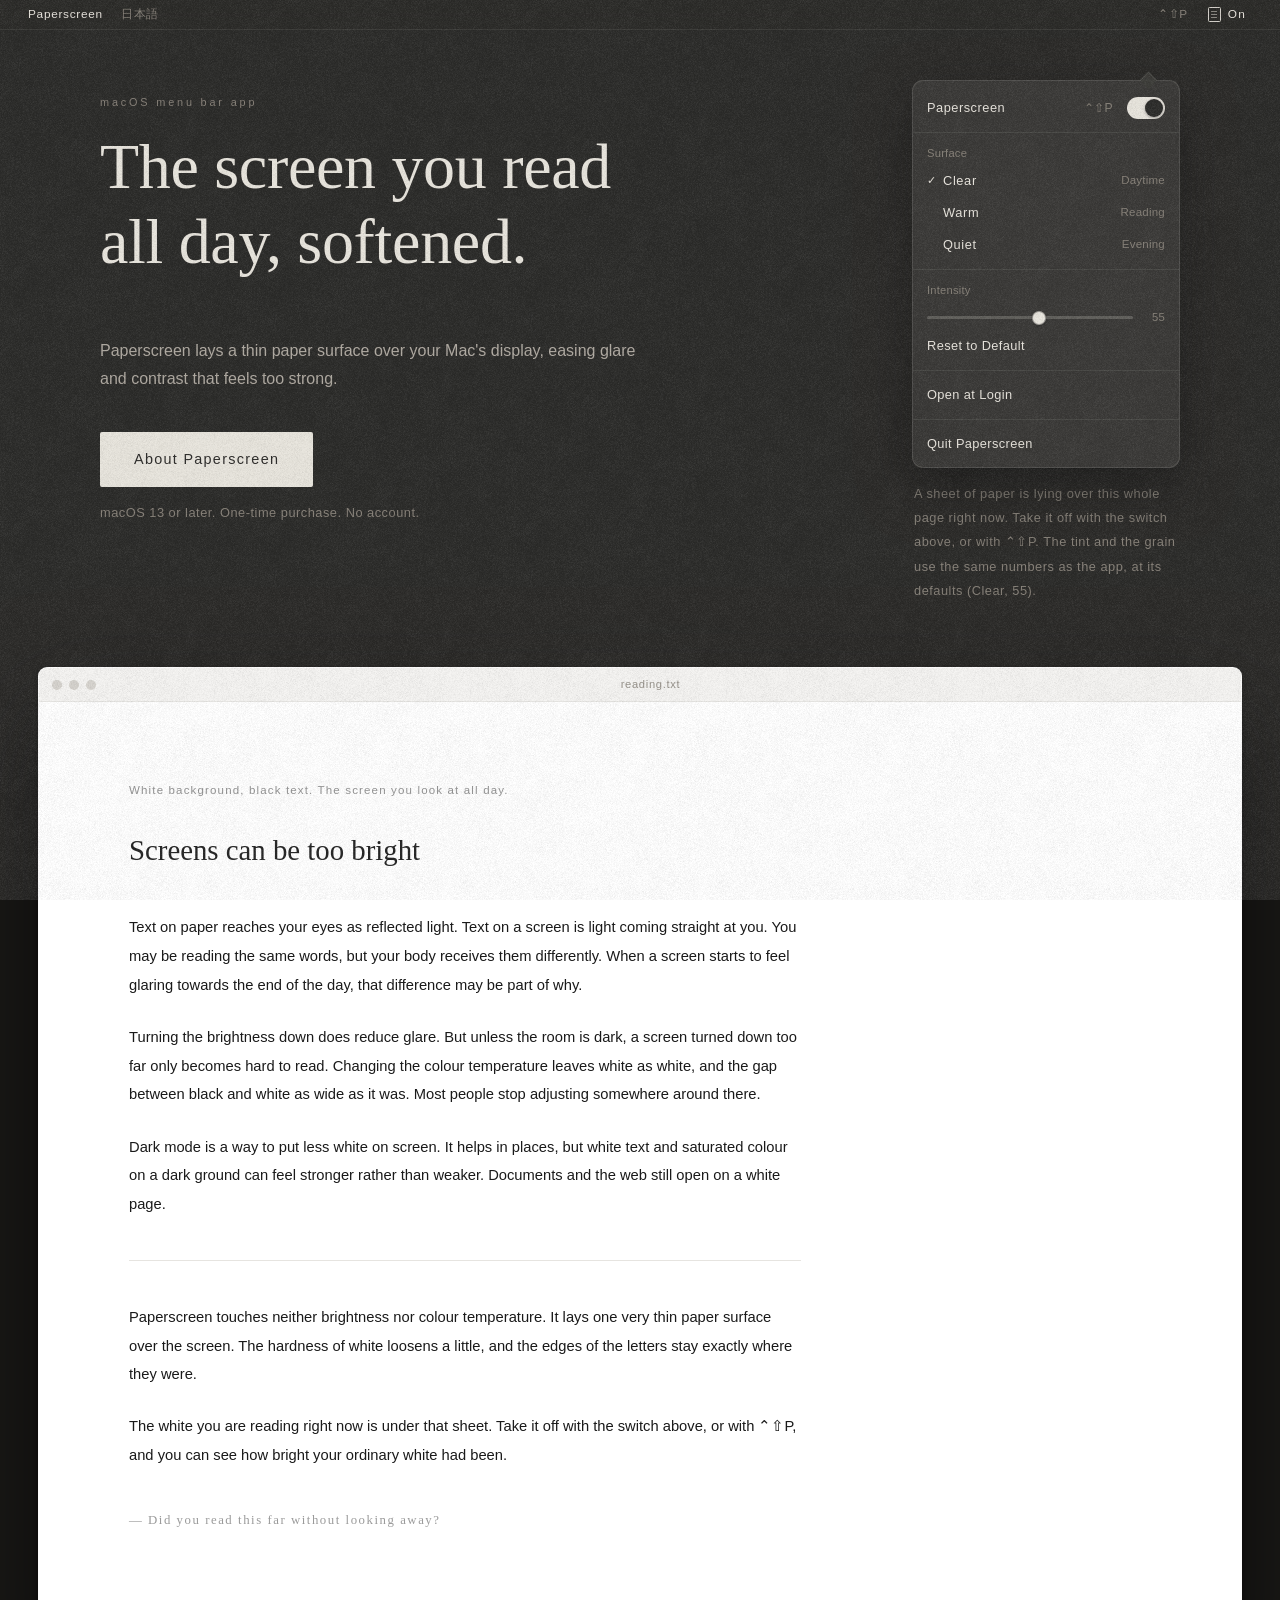
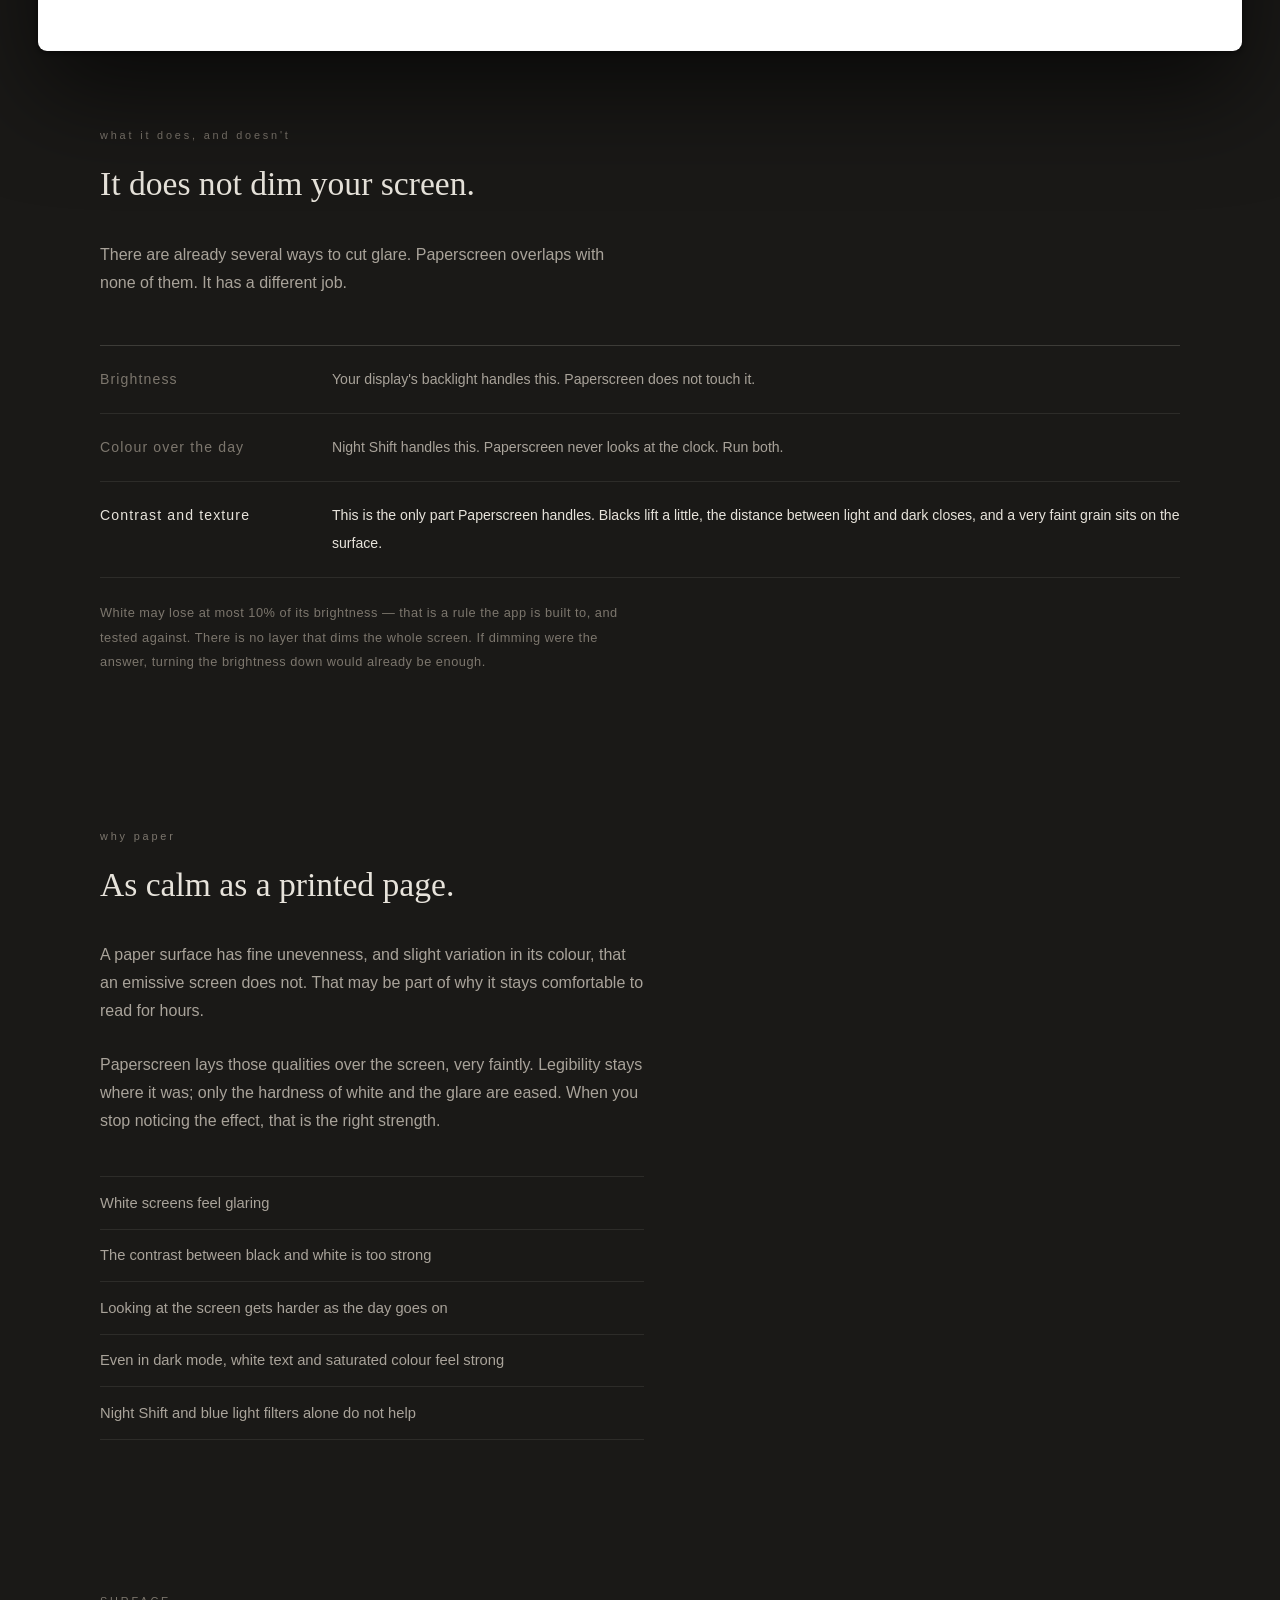
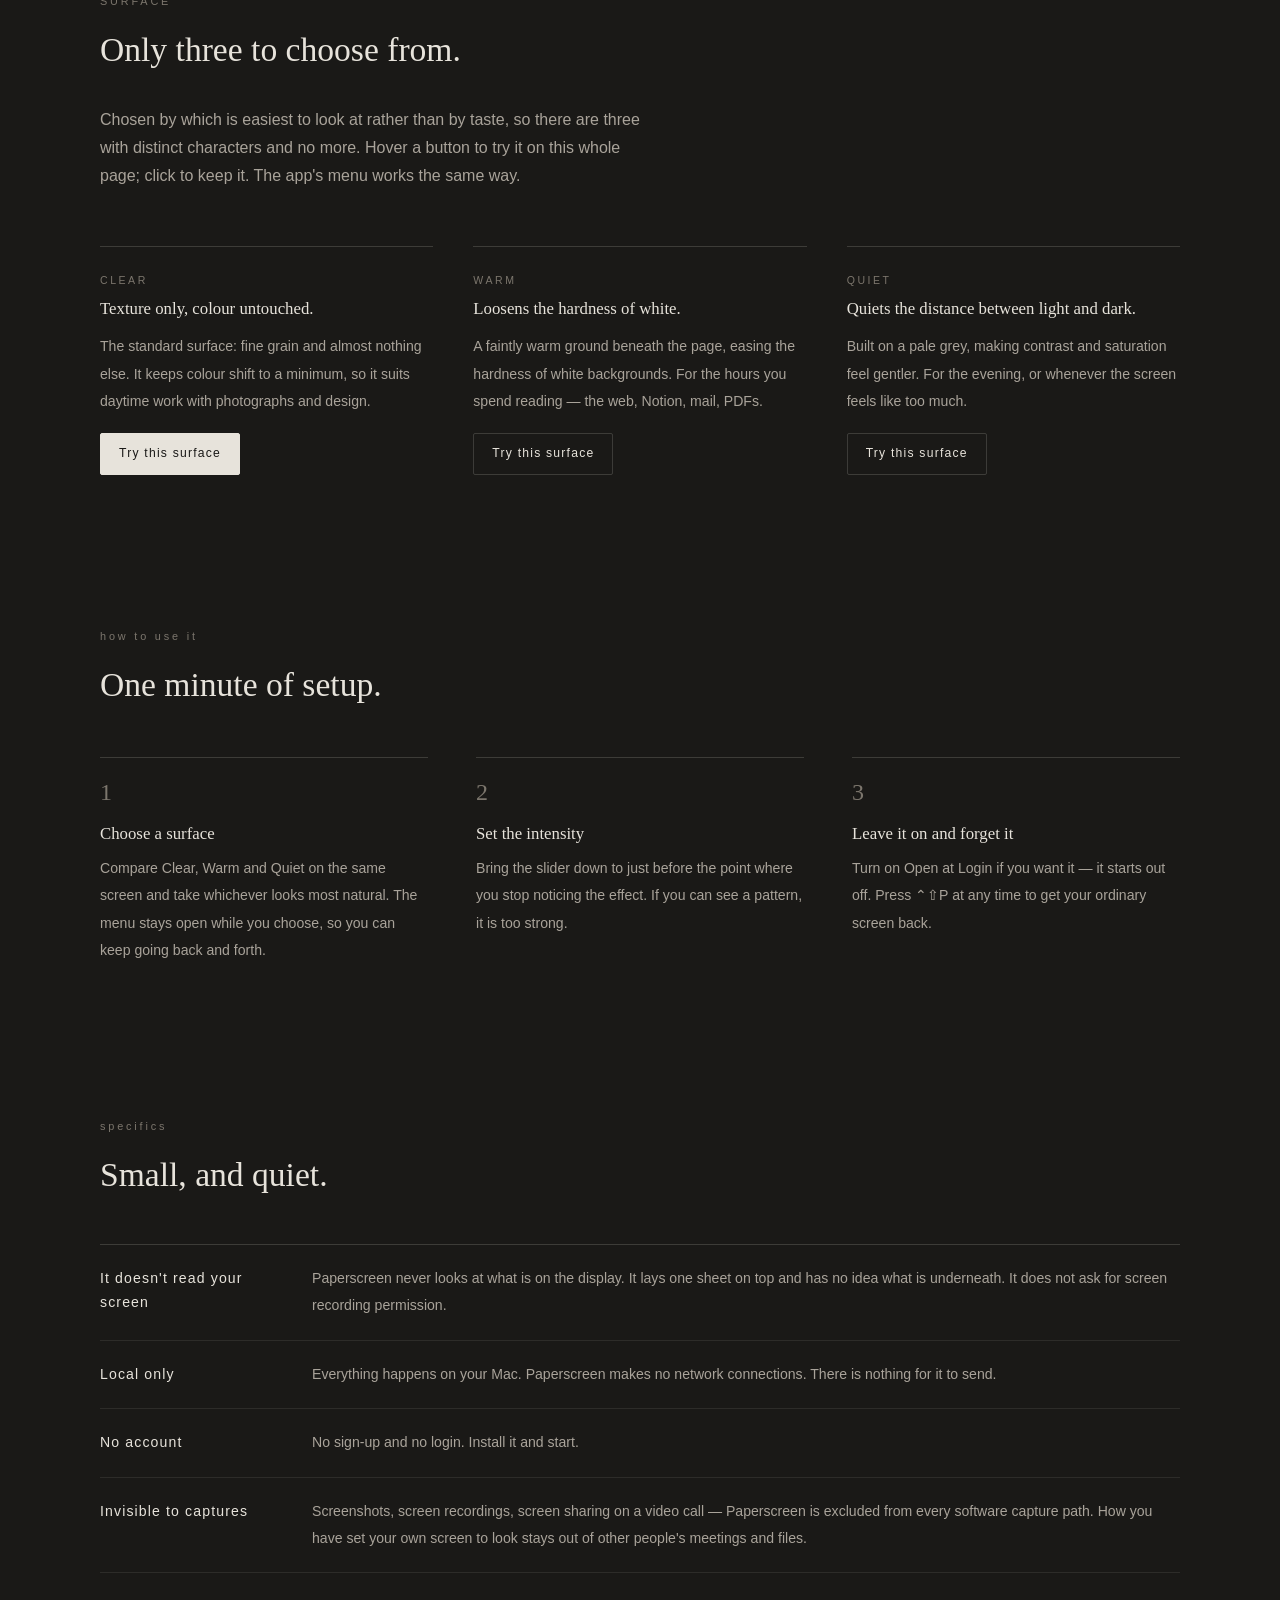
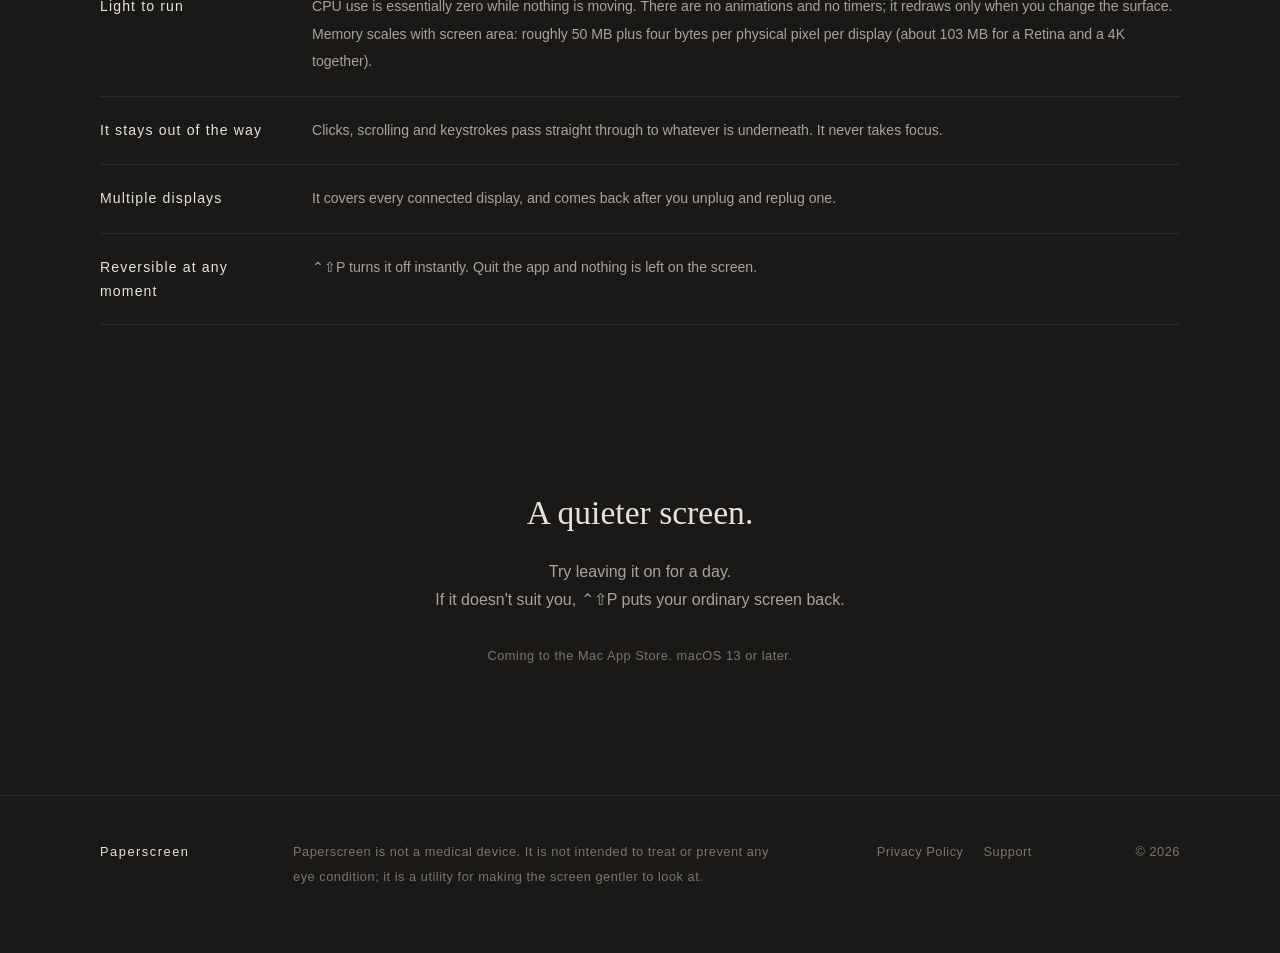
==== en/index.html @ 0b0c9217 "英語版を追加する デモの操作を demo.js に切り出して日英で共有する。表示する語だけを lang から 切り替え、紙面の数値には触らない。  欧文は Hiragino Mincho では本文にな" ====
<!DOCTYPE html>
<html lang="en">
<head>
<meta charset="UTF-8">
<meta name="viewport" content="width=device-width, initial-scale=1">
<title>Paperscreen — The screen you read all day, softened by paper.</title>
<meta name="description" content="A menu bar app that lays a thin paper surface over your Mac's display, easing glare and contrast that feels too strong.">
<link rel="canonical" href="https://kishiyyyyy.github.io/paperscreen-lp/en/">
<link rel="alternate" hreflang="ja" href="https://kishiyyyyy.github.io/paperscreen-lp/">
<link rel="alternate" hreflang="en" href="https://kishiyyyyy.github.io/paperscreen-lp/en/">
<link rel="alternate" hreflang="x-default" href="https://kishiyyyyy.github.io/paperscreen-lp/">
<link rel="icon" href="../icon.svg" type="image/svg+xml">
<meta property="og:type" content="website">
<meta property="og:url" content="https://kishiyyyyy.github.io/paperscreen-lp/en/">
<meta property="og:title" content="Paperscreen — The screen you read all day, softened by paper.">
<meta property="og:description" content="Paperscreen lays a thin paper surface over your Mac's display, easing glare and contrast that feels too strong.">
<link rel="stylesheet" href="../style.css">
</head>
<body class="is-off">

<!-- Same order as the app: tint, then mottle, then grain. paper.js fills these in -->
<div class="ov ov-tint"></div>
<div class="ov ov-mottle"></div>
<div class="ov ov-grain"></div>

<div class="menubar">
  <div class="left">
    <span class="brand">Paperscreen</span>
    <a class="lang" href="../" hreflang="ja" lang="ja">日本語</a>
  </div>
  <div class="extras">
    <span class="kbd">⌃⇧P</span>
    <button class="status" id="barToggle" aria-live="polite">
      <span class="glyph" aria-hidden="true"></span><span id="barLabel">On</span>
    </button>
  </div>
</div>

<header class="hero">
  <div class="wrap hero-grid">
    <div>
      <p class="eyebrow">macOS menu bar app</p>
      <h1>The screen you read<br>all day, softened.</h1>
      <p class="lede">Paperscreen lays a thin paper surface over your Mac's display, easing glare and contrast that feels too strong.</p>
      <a class="cta" href="#download">About Paperscreen</a>
      <p class="small cta-note">macOS 13 or later. One-time purchase. No account.</p>
    </div>

    <div class="pop-col">
      <div class="pop" role="group" aria-label="Paperscreen settings">
        <div class="pop-row">
          <span class="pop-title">Paperscreen</span>
          <span class="pop-key">⌃⇧P</span>
          <button class="switch" id="mainSwitch" role="switch" aria-checked="true" aria-label="Turn Paperscreen off"><i></i></button>
        </div>
        <hr class="pop-sep">
        <p class="pop-label">Surface</p>
        <ul class="surfaces" id="surfaceList" role="radiogroup" aria-label="Surface">
          <li><button class="surf-btn" role="radio" aria-checked="true" data-surface="clear"><span class="check" aria-hidden="true">✓</span>Clear<span class="hint">Daytime</span></button></li>
          <li><button class="surf-btn" role="radio" aria-checked="false" data-surface="warm"><span class="check" aria-hidden="true">✓</span>Warm<span class="hint">Reading</span></button></li>
          <li><button class="surf-btn" role="radio" aria-checked="false" data-surface="quiet"><span class="check" aria-hidden="true">✓</span>Quiet<span class="hint">Evening</span></button></li>
        </ul>
        <hr class="pop-sep">
        <p class="pop-label">Intensity</p>
        <div class="slider-row">
          <input type="range" id="intensity" min="0" max="100" value="55" aria-label="Intensity">
          <span class="val" id="intensityVal">55</span>
        </div>
        <button class="pop-item" id="resetBtn">Reset to Default</button>
        <hr class="pop-sep">
        <!-- Off by default. Guideline 2.4.5(iii) forbids launching without consent,
             so this stays opt-in. Never draw it as already checked. -->
        <button class="pop-item" id="loginBtn">Open at Login</button>
        <hr class="pop-sep">
        <span class="pop-item" aria-hidden="true">Quit Paperscreen</span>
      </div>
      <p class="small pop-note">A sheet of paper is lying over this whole page right now. Take it off with the switch above, or with ⌃⇧P. The tint and the grain use the same numbers as the app, at its defaults (Clear, 55).</p>
    </div>
  </div>

  <div class="stage-wrap stage">
    <div class="win">
      <div class="win-bar"><b></b><b></b><b></b><span>reading.txt</span></div>
      <div class="doc">
        <p class="meta">White background, black text. The screen you look at all day.</p>
        <h4>Screens can be too bright</h4>
        <p>Text on paper reaches your eyes as reflected light. Text on a screen is light coming straight at you. You may be reading the same words, but your body receives them differently. When a screen starts to feel glaring towards the end of the day, that difference may be part of why.</p>
        <p>Turning the brightness down does reduce glare. But unless the room is dark, a screen turned down too far only becomes hard to read. Changing the colour temperature leaves white as white, and the gap between black and white as wide as it was. Most people stop adjusting somewhere around there.</p>
        <p>Dark mode is a way to put less white on screen. It helps in places, but white text and saturated colour on a dark ground can feel stronger rather than weaker. Documents and the web still open on a white page.</p>
        <hr>
        <p>Paperscreen touches neither brightness nor colour temperature. It lays one very thin paper surface over the screen. The hardness of white loosens a little, and the edges of the letters stay exactly where they were.</p>
        <p>The white you are reading right now is under that sheet. Take it off with the switch above, or with ⌃⇧P, and you can see how bright your ordinary white had been.</p>
        <p class="sig">— Did you read this far without looking away?</p>
      </div>
    </div>
  </div>
</header>

<section>
  <div class="wrap">
    <p class="eyebrow">what it does, and doesn't</p>
    <h2>It does not dim your screen.</h2>
    <p class="lede">There are already several ways to cut glare. Paperscreen overlaps with none of them. It has a different job.</p>
    <dl class="split">
      <div>
        <dt>Brightness</dt>
        <dd>Your display's backlight handles this. Paperscreen does not touch it.</dd>
      </div>
      <div>
        <dt>Colour over the day</dt>
        <dd>Night Shift handles this. Paperscreen never looks at the clock. Run both.</dd>
      </div>
      <div class="mine">
        <dt>Contrast and texture</dt>
        <dd>This is the only part Paperscreen handles. Blacks lift a little, the distance between light and dark closes, and a very faint grain sits on the surface.</dd>
      </div>
    </dl>
    <p class="small" style="margin-top:1.8em">White may lose at most 10% of its brightness — that is a rule the app is built to, and tested against. There is no layer that dims the whole screen. If dimming were the answer, turning the brightness down would already be enough.</p>
  </div>
</section>

<section>
  <div class="wrap">
    <p class="eyebrow">why paper</p>
    <h2>As calm as a printed page.</h2>
    <p class="lede">A paper surface has fine unevenness, and slight variation in its colour, that an emissive screen does not. That may be part of why it stays comfortable to read for hours.</p>
    <p class="lede" style="margin-top:1.6em">Paperscreen lays those qualities over the screen, very faintly. Legibility stays where it was; only the hardness of white and the glare are eased. When you stop noticing the effect, that is the right strength.</p>

    <ul class="pains">
      <li>White screens feel glaring</li>
      <li>The contrast between black and white is too strong</li>
      <li>Looking at the screen gets harder as the day goes on</li>
      <li>Even in dark mode, white text and saturated colour feel strong</li>
      <li>Night Shift and blue light filters alone do not help</li>
    </ul>
  </div>
</section>

<section>
  <div class="wrap">
    <p class="eyebrow">SURFACE</p>
    <h2>Only three to choose from.</h2>
    <p class="lede">Chosen by which is easiest to look at rather than by taste, so there are three with distinct characters and no more. Hover a button to try it on this whole page; click to keep it. The app's menu works the same way.</p>
    <!-- No colour swatches. The reason is in the surfaces section of style.css -->
    <div class="cards">
      <div class="card">
        <div><span class="name">CLEAR</span><h3>Texture only, colour untouched.</h3></div>
        <p>The standard surface: fine grain and almost nothing else. It keeps colour shift to a minimum, so it suits daytime work with photographs and design.</p>
        <button class="try" data-try="clear" aria-pressed="true">Try this surface</button>
      </div>
      <div class="card">
        <div><span class="name">WARM</span><h3>Loosens the hardness of white.</h3></div>
        <p>A faintly warm ground beneath the page, easing the hardness of white backgrounds. For the hours you spend reading — the web, Notion, mail, PDFs.</p>
        <button class="try" data-try="warm" aria-pressed="false">Try this surface</button>
      </div>
      <div class="card">
        <div><span class="name">QUIET</span><h3>Quiets the distance between light and dark.</h3></div>
        <p>Built on a pale grey, making contrast and saturation feel gentler. For the evening, or whenever the screen feels like too much.</p>
        <button class="try" data-try="quiet" aria-pressed="false">Try this surface</button>
      </div>
    </div>
  </div>
</section>

<section>
  <div class="wrap">
    <p class="eyebrow">how to use it</p>
    <h2>One minute of setup.</h2>
    <div class="steps">
      <div class="step">
        <span class="num">1</span>
        <h3>Choose a surface</h3>
        <p>Compare Clear, Warm and Quiet on the same screen and take whichever looks most natural. The menu stays open while you choose, so you can keep going back and forth.</p>
      </div>
      <div class="step">
        <span class="num">2</span>
        <h3>Set the intensity</h3>
        <p>Bring the slider down to just before the point where you stop noticing the effect. If you can see a pattern, it is too strong.</p>
      </div>
      <div class="step">
        <span class="num">3</span>
        <h3>Leave it on and forget it</h3>
        <p>Turn on Open at Login if you want it — it starts out off. Press ⌃⇧P at any time to get your ordinary screen back.</p>
      </div>
    </div>
  </div>
</section>

<section>
  <div class="wrap">
    <p class="eyebrow">specifics</p>
    <h2>Small, and quiet.</h2>
    <dl class="spec">
      <div><dt>It doesn't read your screen</dt><dd>Paperscreen never looks at what is on the display. It lays one sheet on top and has no idea what is underneath. It does not ask for screen recording permission.</dd></div>
      <div><dt>Local only</dt><dd>Everything happens on your Mac. Paperscreen makes no network connections. There is nothing for it to send.</dd></div>
      <div><dt>No account</dt><dd>No sign-up and no login. Install it and start.</dd></div>
      <div><dt>Invisible to captures</dt><dd>Screenshots, screen recordings, screen sharing on a video call — Paperscreen is excluded from every software capture path. How you have set your own screen to look stays out of other people's meetings and files.</dd></div>
      <div><dt>Light to run</dt><dd>CPU use is essentially zero while nothing is moving. There are no animations and no timers; it redraws only when you change the surface. Memory scales with screen area: roughly 50 MB plus four bytes per physical pixel per display (about 103 MB for a Retina and a 4K together).</dd></div>
      <div><dt>It stays out of the way</dt><dd>Clicks, scrolling and keystrokes pass straight through to whatever is underneath. It never takes focus.</dd></div>
      <div><dt>Multiple displays</dt><dd>It covers every connected display, and comes back after you unplug and replug one.</dd></div>
      <div><dt>Reversible at any moment</dt><dd>⌃⇧P turns it off instantly. Quit the app and nothing is left on the screen.</dd></div>
    </dl>
  </div>
</section>

<section class="closing" id="download">
  <div class="wrap">
    <h2>A quieter screen.</h2>
    <p class="lede">Try leaving it on for a day.<br>If it doesn't suit you, ⌃⇧P puts your ordinary screen back.</p>
    <!-- TODO: replace this paragraph with a button once the App Store URL exists -->
    <p class="small">Coming to the Mac App Store. macOS 13 or later.</p>
  </div>
</section>

<footer>
  <div class="wrap foot-grid">
    <span class="small" style="font-weight:500;letter-spacing:.12em;color:var(--sumi)">Paperscreen</span>
    <p class="small">Paperscreen is not a medical device. It is not intended to treat or prevent any eye condition; it is a utility for making the screen gentler to look at.</p>
    <span class="small foot-links">
      <a href="https://kishiyyyyy.github.io/paperscreen-support/privacy/">Privacy Policy</a>
      <a href="https://kishiyyyyy.github.io/paperscreen-support/">Support</a>
    </span>
    <span class="small">© 2026</span>
  </div>
</footer>

<script type="module" src="../demo.js"></script>
</body>
</html>
---- style.css ----
:root{
  /* 地は暖かい暗色。純黒は白い窓との落差が大きすぎる */
  --desk:        #1A1917;
  --sumi:        #E7E3DB;
  --sumi-soft:   #A9A39A;
  --hai:         #7C766D;
  --rule:        rgba(231,227,219,.17);
  --rule-soft:   rgba(231,227,219,.09);
  --white:       #FFFFFF;

  /* Google Fonts は読み込まない。訪問者のIPを第三者に渡さないという方針が
     製品の中身と揃っている必要があるのと、Mac専用アプリのLPなので
     Hiragino がほぼ確実に当たり、Noto が効く場面がほとんどないため。 */
  --mincho: "Hiragino Mincho ProN","Yu Mincho",YuMincho,serif;
  --gothic: "Hiragino Sans","Helvetica Neue",Arial,sans-serif;

  --measure: 34rem;
  --gap: clamp(52px,6vw,88px);

  /* 紙面の状態。paper.js が書き換える */
  --tint-color:#FAF8F4;
  --tint-a:0;
  --mottle-a:0;
  --grain-a:0;
  --mottle-src:none;
  --grain-src:none;
}

*{box-sizing:border-box;margin:0;padding:0}
html{-webkit-text-size-adjust:100%;scroll-behavior:smooth}
body{
  background:var(--desk);
  color:var(--sumi);
  font-family:var(--gothic);
  font-size:16px;
  line-height:1.9;
  letter-spacing:.03em;
  line-break:strict;
  -webkit-font-smoothing:antialiased;
  overflow-x:hidden;
}
a{color:inherit}

/* ---------- 紙面（製品そのもの。ページ全体にかかる） ----------
   層の順序とアルファは製品の OverlayView.draw の写し。順序を入れ替えたり
   mix-blend-mode を足したりしない。紙目は明暗を同量含む素材なので、
   ふつうの重ね方で製品と同じ結果になる。 */
.ov{position:fixed;inset:0;pointer-events:none;z-index:80;transition:opacity .35s ease}
.ov-tint{background:var(--tint-color);opacity:var(--tint-a)}
.ov-mottle{background-image:var(--mottle-src);background-size:100% 100%;opacity:var(--mottle-a)}
.ov-grain{background-image:var(--grain-src);background-size:256px 256px;opacity:var(--grain-a)}
body.is-off .ov{opacity:0}

/* ---------- layout ---------- */
.wrap{width:min(1080px,90vw);margin-inline:auto}
.stage-wrap{width:min(1240px,94vw);margin-inline:auto}
section{padding-block:var(--gap)}

.eyebrow{font-size:.68rem;font-weight:500;letter-spacing:.26em;color:var(--hai);line-height:1.6;margin-bottom:1.6em}
h1,h2,h3{font-family:var(--mincho);font-weight:400;letter-spacing:.055em}
h1{font-size:clamp(2.3rem,5.6vw,4rem);line-height:1.45;text-indent:-.05em}
h2{font-size:clamp(1.5rem,2.9vw,2.1rem);line-height:1.5;margin-bottom:1.05em}
h3{font-size:1.05rem;line-height:1.9}
p{max-width:var(--measure)}
.lede{color:var(--sumi-soft);font-size:1rem}
.small{font-size:.8rem;line-height:1.9;color:var(--hai);letter-spacing:.04em}

/* ---------- menu bar ---------- */
.menubar{
  position:sticky;top:0;z-index:70;height:30px;
  display:flex;align-items:center;justify-content:space-between;
  padding-inline:clamp(14px,5vw,28px);
  background:rgba(26,25,23,.72);
  backdrop-filter:saturate(1.4) blur(14px);-webkit-backdrop-filter:saturate(1.4) blur(14px);
  border-bottom:1px solid var(--rule-soft);
  font-size:.74rem;letter-spacing:.06em;
}
.menubar .left{display:flex;align-items:center;gap:18px}
.menubar .brand{font-weight:500}
.menubar .lang{color:var(--hai);text-decoration:none}
.menubar .lang:hover{color:var(--sumi)}
.menubar .extras{display:flex;align-items:center;gap:14px;color:var(--hai)}
.menubar .kbd{display:none}
@media(min-width:640px){.menubar .kbd{display:inline}}
.status{
  display:inline-flex;align-items:center;gap:7px;border:0;background:none;font:inherit;
  color:var(--sumi);cursor:pointer;padding:3px 6px;border-radius:5px;letter-spacing:.1em;
}
.status:hover{background:rgba(231,227,219,.09)}
.glyph{width:13px;height:15px;border:1px solid currentColor;border-radius:1.5px;position:relative;opacity:.9}
.glyph::after{
  content:"";position:absolute;inset:3px 2.5px auto 2.5px;height:1px;background:currentColor;
  box-shadow:0 3px 0 currentColor,0 6px 0 currentColor;opacity:.55;
}
body.is-off .glyph{opacity:.35}

/* ---------- hero ---------- */
.hero{padding-top:clamp(44px,5vw,80px);padding-bottom:0}
.hero-grid{display:grid;gap:clamp(40px,6vw,64px);align-items:start}
@media(min-width:900px){.hero-grid{grid-template-columns:1fr 268px}}
.hero h1{margin-bottom:.9em}
.hero .lede{margin-bottom:2.4em}

.cta{
  display:inline-block;background:#E7E3DB;color:#1A1917;
  font-family:var(--gothic);font-size:.9rem;font-weight:500;letter-spacing:.09em;
  padding:15px 34px;border-radius:2px;text-decoration:none;transition:opacity .2s ease;
}
.cta:hover{opacity:.82}
.cta-note{margin-top:1.1em}

/* ---------- メニューの再現 ---------- */
.pop-col{position:relative}
@media(min-width:900px){.pop-col{margin-top:-14px}}
.pop{
  position:relative;width:100%;max-width:268px;
  background:rgba(45,44,41,.88);
  backdrop-filter:blur(20px) saturate(1.3);-webkit-backdrop-filter:blur(20px) saturate(1.3);
  border:1px solid rgba(231,227,219,.13);border-radius:11px;
  box-shadow:0 1px 1px rgba(0,0,0,.3),0 18px 50px rgba(0,0,0,.5);
  padding:12px 0 8px;font-size:.8rem;line-height:1.7;letter-spacing:.02em;
}
.pop::before{
  content:"";position:absolute;top:-7px;right:24px;width:12px;height:12px;
  background:rgba(45,44,41,.92);
  border-left:1px solid rgba(231,227,219,.13);border-top:1px solid rgba(231,227,219,.13);
  transform:rotate(45deg);border-radius:2px 0 0 0;
}
.pop-row{display:flex;align-items:center;justify-content:space-between;gap:10px;padding:4px 14px}
.pop-title{font-weight:500;letter-spacing:.04em}
.pop-key{color:var(--hai);font-size:.76rem;margin-left:auto;margin-right:4px}
.pop-sep{border:0;border-top:1px solid var(--rule-soft);margin:9px 0}
.pop-label{padding:2px 14px;font-size:.7rem;letter-spacing:.02em;color:var(--hai);font-weight:500}
.pop-item{
  width:100%;display:block;border:0;background:none;font:inherit;color:var(--sumi);
  padding:4px 14px;cursor:pointer;text-align:left;letter-spacing:.03em;
}
.pop-item:hover{background:rgba(231,227,219,.07)}

.switch{position:relative;width:38px;height:22px;flex:none;border:0;padding:0;background:none;cursor:pointer}
.switch i{position:absolute;inset:0;border-radius:11px;background:rgba(231,227,219,.22);transition:background .25s ease}
.switch i::after{
  content:"";position:absolute;top:2px;left:2px;width:18px;height:18px;border-radius:50%;
  background:#1A1917;box-shadow:0 1px 3px rgba(0,0,0,.4);transition:transform .25s ease;
}
.switch[aria-checked="true"] i{background:var(--sumi)}
.switch[aria-checked="true"] i::after{transform:translateX(16px)}

.surfaces{list-style:none}
.surf-btn{
  width:100%;display:flex;align-items:center;gap:9px;border:0;background:none;font:inherit;
  color:var(--sumi);padding:5px 14px;cursor:pointer;text-align:left;letter-spacing:.05em;
}
.surf-btn:hover{background:rgba(231,227,219,.07)}
.check{width:7px;flex:none;opacity:0;font-size:.7rem}
.surf-btn[aria-checked="true"] .check{opacity:1}
.surf-btn[aria-checked="true"]{font-weight:500}
.hint{margin-left:auto;color:var(--hai);font-size:.72rem;letter-spacing:.02em}

.slider-row{padding:6px 14px 4px;display:flex;align-items:center;gap:10px}
input[type=range]{-webkit-appearance:none;appearance:none;background:none;flex:1;height:18px;cursor:pointer}
input[type=range]::-webkit-slider-runnable-track{height:3px;border-radius:2px;background:rgba(231,227,219,.22)}
input[type=range]::-webkit-slider-thumb{
  -webkit-appearance:none;width:14px;height:14px;border-radius:50%;background:#E7E3DB;
  border:1px solid rgba(0,0,0,.35);box-shadow:0 1px 3px rgba(0,0,0,.35);margin-top:-5.5px;
}
input[type=range]::-moz-range-track{height:3px;border-radius:2px;background:rgba(231,227,219,.22)}
input[type=range]::-moz-range-thumb{width:14px;height:14px;border:1px solid rgba(0,0,0,.35);border-radius:50%;background:#E7E3DB}
.val{font-size:.7rem;color:var(--hai);width:2em;text-align:right;font-variant-numeric:tabular-nums}
.pop-note{margin-top:14px;padding-left:2px}

/* ---------- document window（机の上の画面） ---------- */
.stage{padding-top:clamp(40px,5vw,68px)}
.stage-wrap{position:relative}
/* 暗い地から白い窓へ急に抜けないよう、背後に淡い光をまわす */
.stage-wrap::before{
  content:"";position:absolute;inset:-14% -6%;z-index:0;pointer-events:none;
  background:radial-gradient(60% 50% at 50% 45%, rgba(231,227,219,.085), rgba(231,227,219,0) 70%);
}
.win{
  position:relative;z-index:1;
  background:var(--white);border-radius:9px;overflow:hidden;
  box-shadow:0 2px 6px rgba(0,0,0,.5),0 40px 100px rgba(0,0,0,.62);
  border:1px solid rgba(231,227,219,.10);
}
.win-bar{
  height:34px;display:flex;align-items:center;gap:7px;padding:0 13px;
  background:#F5F4F1;border-bottom:1px solid rgba(0,0,0,.07);
}
.win-bar b{width:10px;height:10px;border-radius:50%;background:#D3D0CA;display:block}
.win-bar span{margin-left:auto;margin-right:auto;font-size:.7rem;color:#8D8880;letter-spacing:.06em;transform:translateX(-15px)}
.doc{
  padding:clamp(36px,6vw,80px) clamp(24px,7vw,110px) clamp(52px,8vw,96px);
  color:#121212;background:var(--white);min-height:min(78vh,720px);
}
.doc h4{font-family:var(--mincho);font-weight:300;font-size:clamp(1.3rem,2.6vw,1.8rem);letter-spacing:.06em;margin-bottom:1.5em;line-height:1.7}
.doc p{font-size:.92rem;line-height:2.2;color:#1a1a1a;margin-bottom:1.6em;max-width:42rem}
.doc .meta{font-size:.72rem;color:#8a8a8a;letter-spacing:.1em;margin-bottom:2.6em}
.doc hr{border:0;border-top:1px solid #E6E4E0;margin:2.6em 0;max-width:42rem}
.doc .sig{font-family:var(--mincho);color:#9a9a9a;font-size:.8rem;letter-spacing:.12em;margin-top:3em}

/* ---------- 三分割 ---------- */
.split{margin-top:clamp(32px,4vw,48px);border-top:1px solid var(--rule)}
.split div{display:grid;gap:4px 32px;padding:20px 0;border-bottom:1px solid var(--rule-soft)}
@media(min-width:720px){.split div{grid-template-columns:200px 1fr;align-items:baseline}}
.split dt{font-size:.88rem;font-weight:500;letter-spacing:.08em;color:var(--hai)}
.split dd{font-size:.88rem;color:var(--sumi-soft);line-height:1.95}
.split .mine dt{color:var(--sumi)}
.split .mine dd{color:var(--sumi)}

/* ---------- 課題リスト ---------- */
.pains{list-style:none;margin-top:2.6em;max-width:var(--measure)}
.pains li{border-top:1px solid var(--rule-soft);padding:.85em 0;font-size:.92rem;color:var(--sumi-soft);line-height:1.8}
.pains li:last-child{border-bottom:1px solid var(--rule-soft)}

/* ---------- surfaces ----------
   色見本は置かない。行やカードに収まる大きさでは Warm と Quiet を正直に
   描き分けられず、紙目は数パーセントのアルファなので「見えるように」描いた
   時点で嘘のプレビューになる。製品のメニューで同じ結論を出している。
   比較はページ全体への仮適用に任せる。 */
.cards{display:grid;gap:clamp(28px,4vw,40px);margin-top:clamp(36px,4.5vw,56px)}
@media(min-width:820px){.cards{grid-template-columns:repeat(3,1fr)}}
.card{display:flex;flex-direction:column;gap:14px;border-top:1px solid var(--rule);padding-top:24px}
.card .name{font-family:var(--gothic);font-size:.66rem;letter-spacing:.24em;color:var(--hai);font-weight:500;display:block;margin-bottom:.6em}
.card h3{margin-bottom:-2px}
.card p{font-size:.88rem;line-height:1.95;color:var(--sumi-soft)}
.try{
  align-self:flex-start;margin-top:4px;border:1px solid var(--rule);background:none;font:inherit;
  font-size:.76rem;letter-spacing:.1em;color:var(--sumi);padding:9px 18px;border-radius:2px;
  cursor:pointer;transition:background .2s ease,color .2s ease;
}
.try:hover{background:rgba(231,227,219,.08)}
.try[aria-pressed="true"]{background:#E7E3DB;color:#1A1917;border-color:#E7E3DB}

/* ---------- steps ---------- */
.steps{display:grid;gap:clamp(32px,4vw,48px);margin-top:clamp(34px,4vw,52px)}
@media(min-width:820px){.steps{grid-template-columns:repeat(3,1fr)}}
.step{border-top:1px solid var(--rule);padding-top:22px}
.step .num{font-family:var(--mincho);font-size:1.5rem;color:var(--hai);display:block;line-height:1;margin-bottom:.7em}
.step h3{margin-bottom:.5em}
.step p{font-size:.88rem;line-height:1.95;color:var(--sumi-soft)}

/* ---------- spec ---------- */
.spec{margin-top:clamp(32px,4vw,48px);border-top:1px solid var(--rule)}
.spec div{display:grid;gap:4px 32px;padding:20px 0;border-bottom:1px solid var(--rule-soft)}
@media(min-width:720px){.spec div{grid-template-columns:180px 1fr;align-items:baseline}}
.spec dt{font-size:.88rem;font-weight:500;letter-spacing:.08em}
.spec dd{font-size:.88rem;color:var(--sumi-soft);line-height:1.95}

/* ---------- closing ---------- */
.closing{text-align:center;padding-block:clamp(64px,7vw,100px) clamp(72px,8vw,112px)}
.closing h2{margin-bottom:.7em}
.closing p{margin-inline:auto;margin-bottom:1.9em}
footer{border-top:1px solid var(--rule-soft);padding-block:44px 64px}
.foot-grid{display:flex;flex-wrap:wrap;gap:18px 40px;justify-content:space-between;align-items:baseline}
.foot-grid p{max-width:30rem}
.foot-links{display:flex;gap:20px}
.foot-links a{color:var(--hai);text-decoration:none}
.foot-links a:hover{color:var(--sumi)}

/* ---------- 英語版 ----------
   Hiragino Mincho の欧文は本文向きではないので、macOS に載っているラテン系の
   セリフを先に置く。字間も和文用の値だと欧文では空きすぎる。 */
html[lang="en"]{
  --mincho:"Iowan Old Style",Palatino,"Palatino Linotype","Times New Roman",serif;
  --gothic:"Helvetica Neue",Helvetica,Arial,sans-serif;
}
html[lang="en"] body{letter-spacing:0;line-height:1.75}
html[lang="en"] h1{letter-spacing:-.005em;line-height:1.18;text-indent:0}
html[lang="en"] h2{letter-spacing:0;line-height:1.28}
html[lang="en"] h3{letter-spacing:0;line-height:1.5}
html[lang="en"] .doc h4{letter-spacing:0;line-height:1.35}
html[lang="en"] .doc p{line-height:1.95}
html[lang="en"] .step .num{font-variant-numeric:lining-nums}

@media (prefers-reduced-motion:reduce){
  html{scroll-behavior:auto}
  *{transition-duration:.01ms !important;animation-duration:.01ms !important}
}
:focus-visible{outline:2px solid var(--sumi);outline-offset:3px;border-radius:2px}
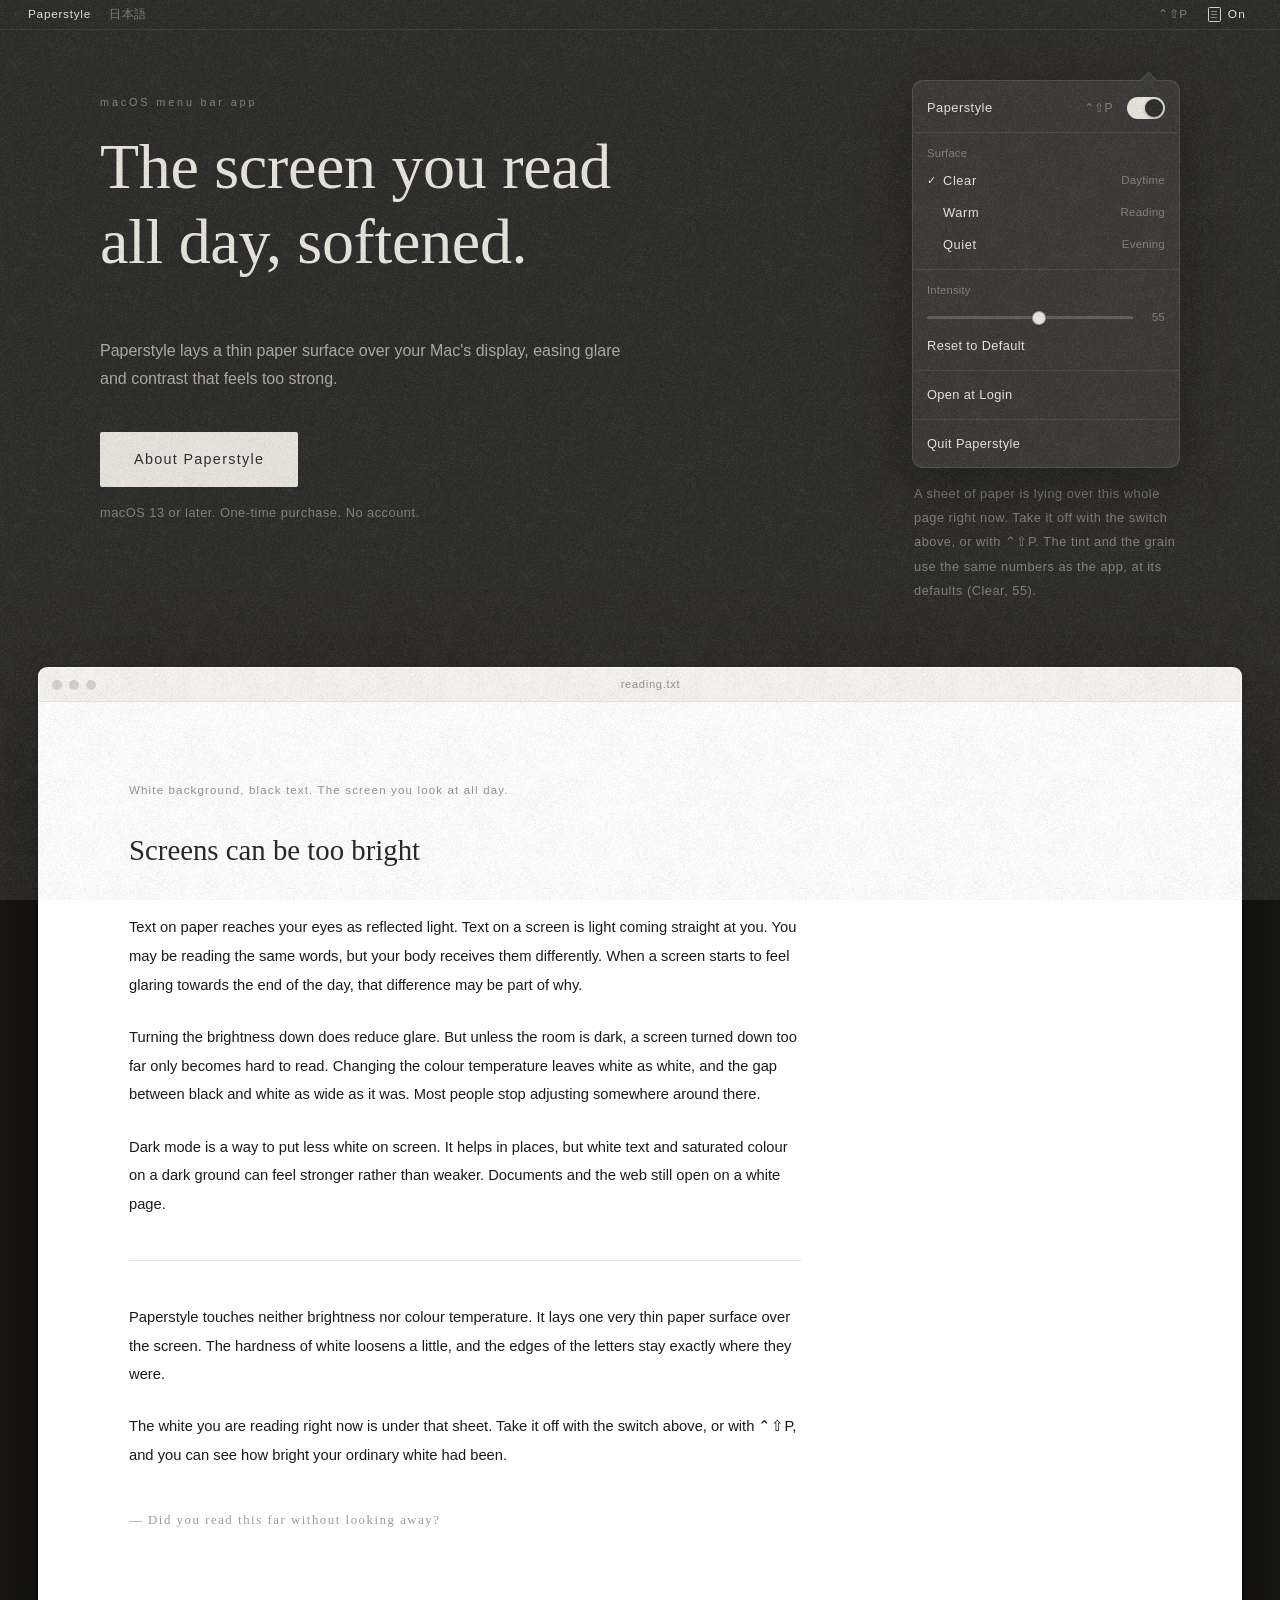
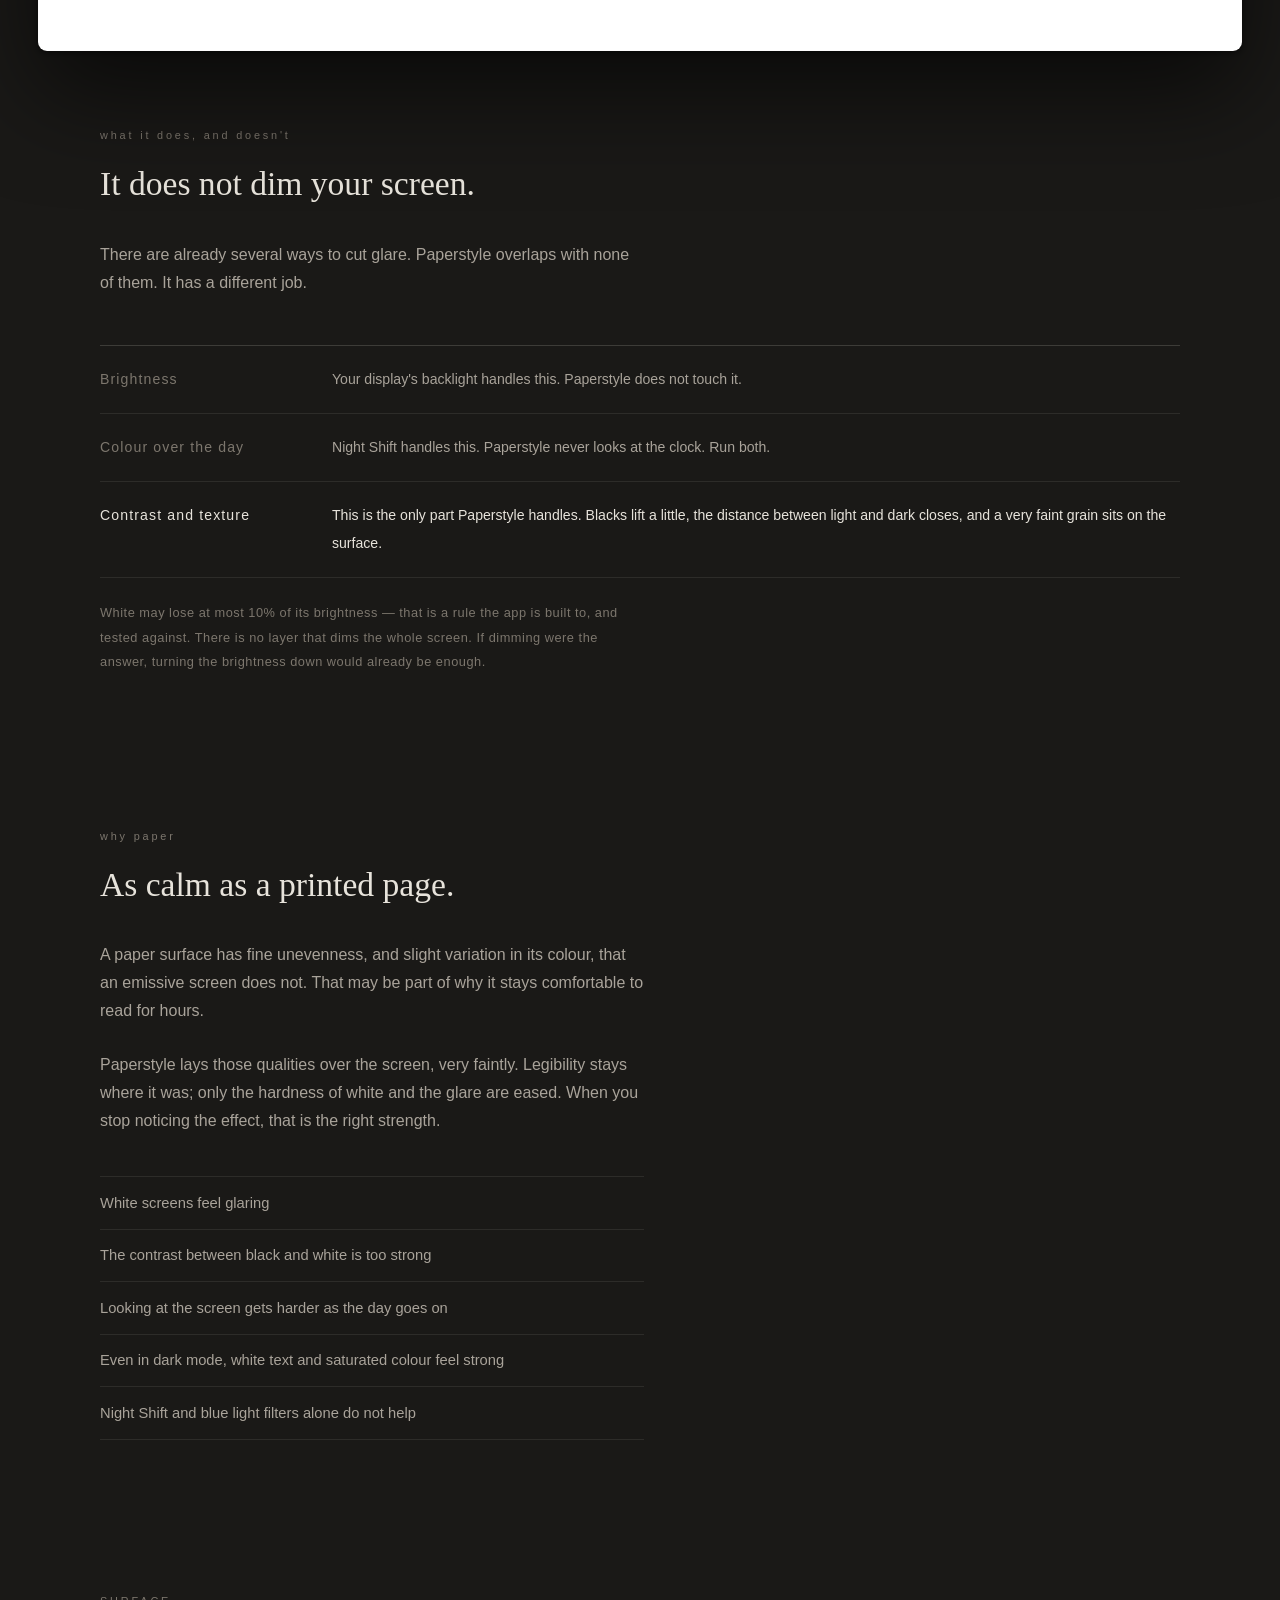
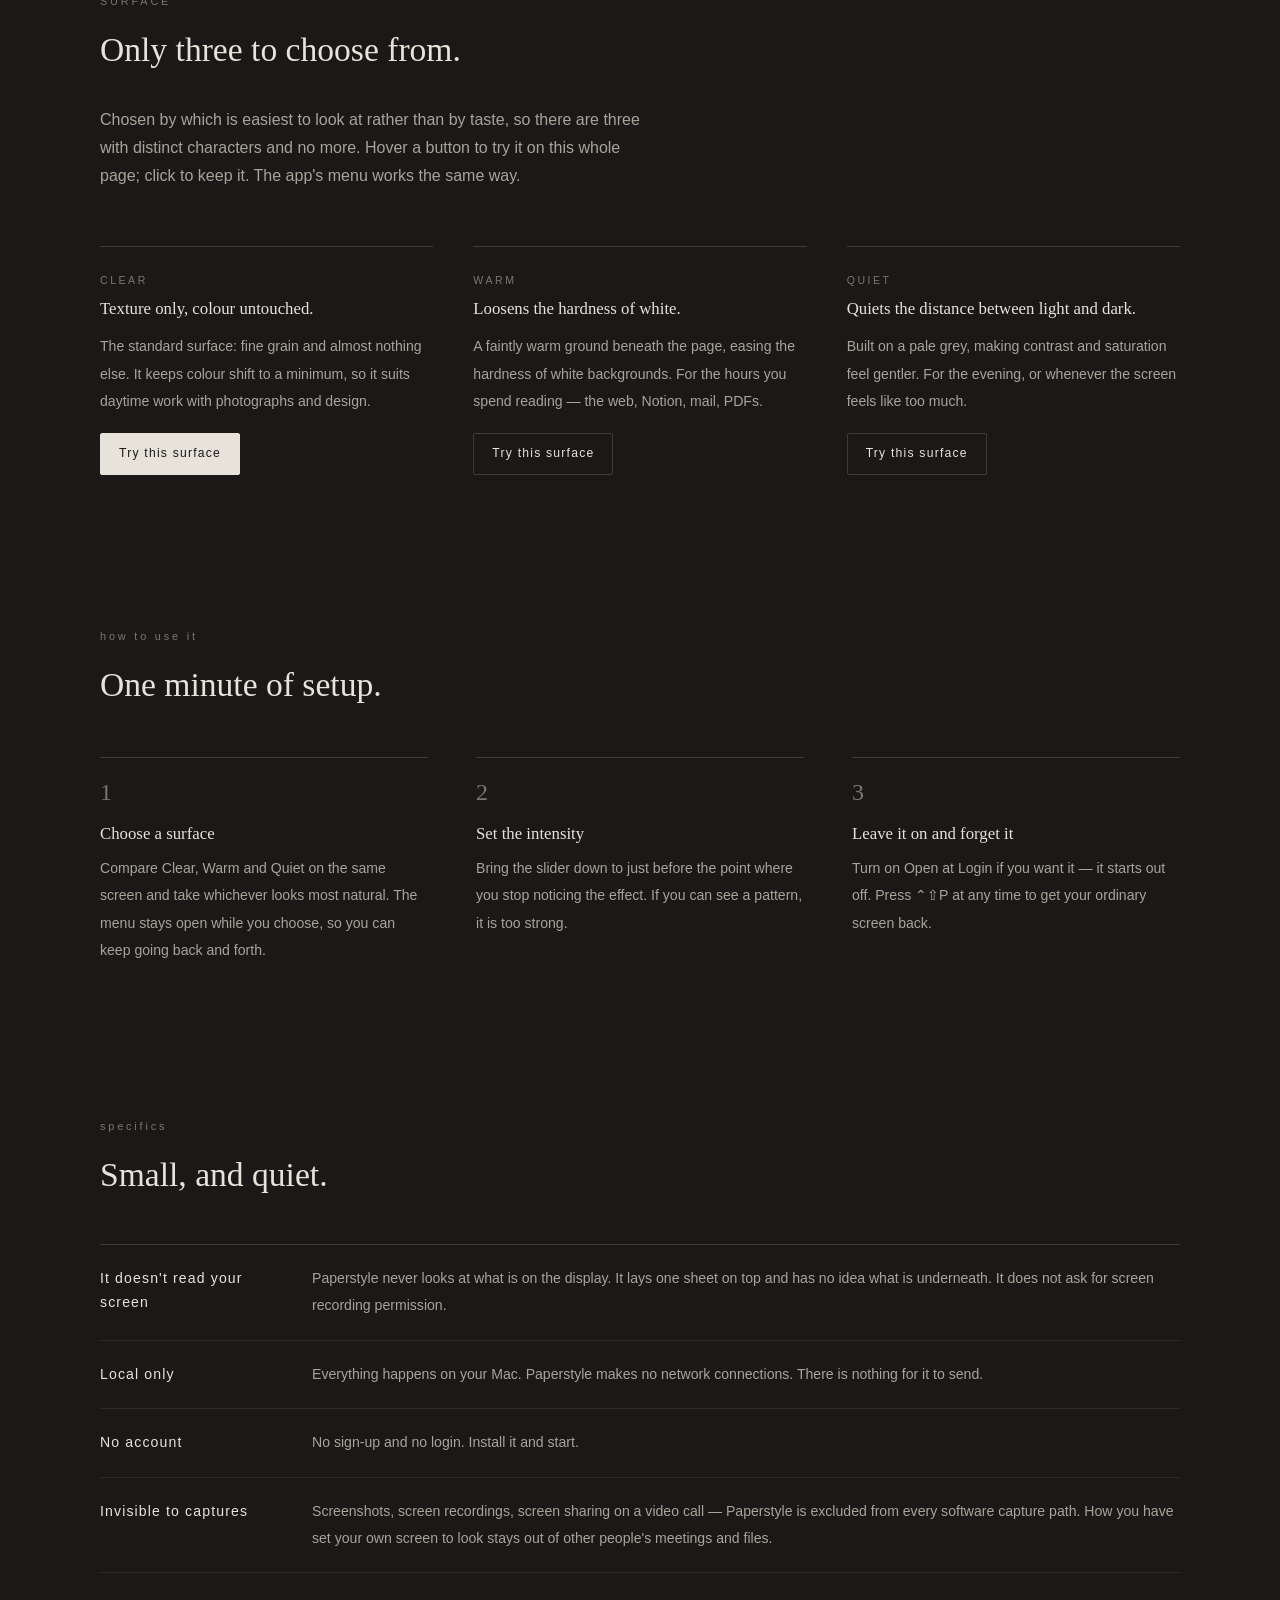
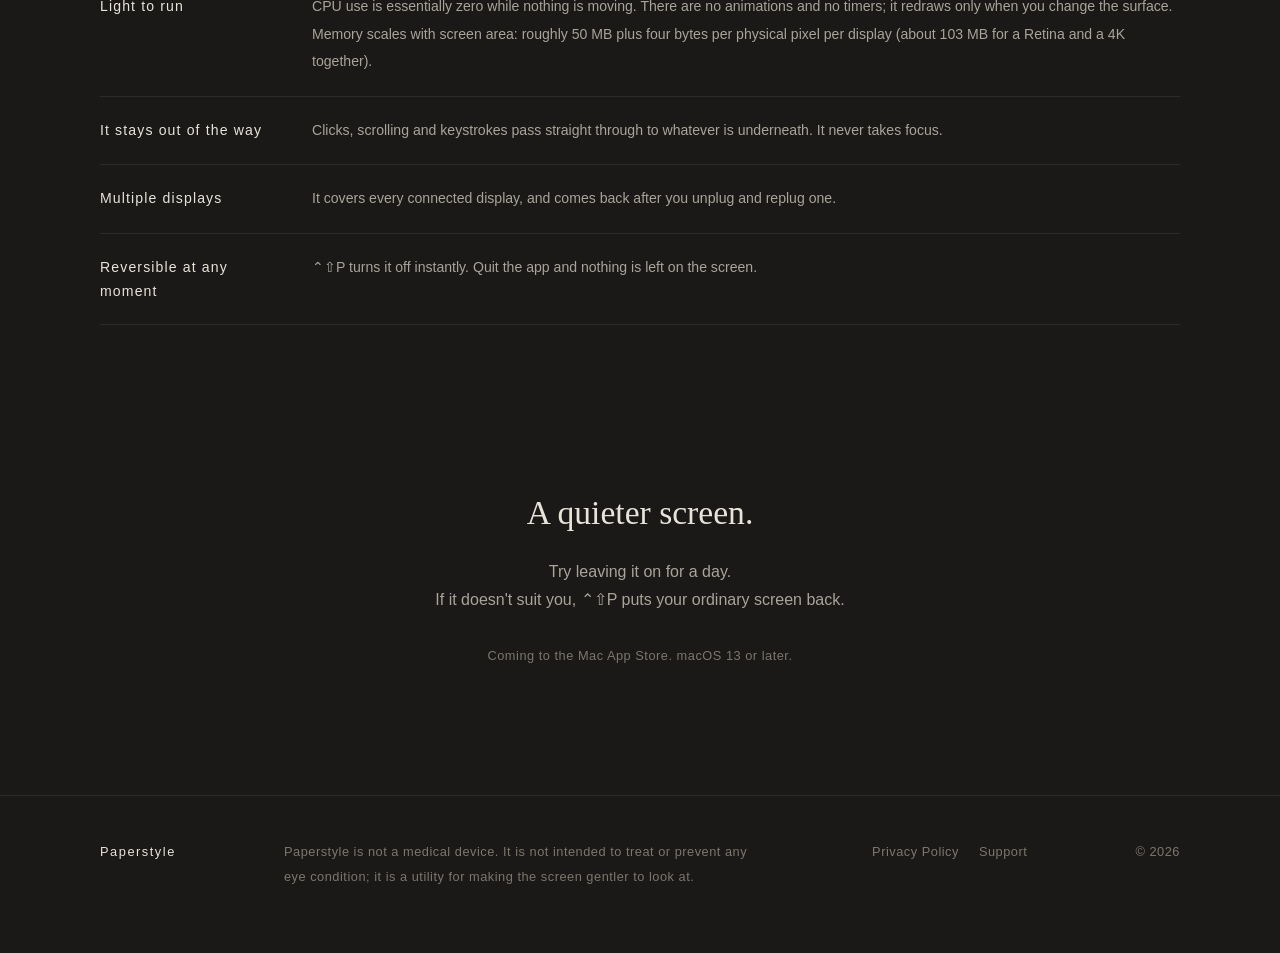
==== commit 6d226216: "アプリ名の変更に合わせて Paperstyle にする 同名のMacアプリが Mac App Store で先行していたため改名した（本体の #19）。  canonical、hreflang、og:" ====
--- a/en/index.html
+++ b/en/index.html
@@ -3,17 +3,17 @@
 <head>
 <meta charset="UTF-8">
 <meta name="viewport" content="width=device-width, initial-scale=1">
-<title>Paperscreen — The screen you read all day, softened by paper.</title>
+<title>Paperstyle — The screen you read all day, softened by paper.</title>
 <meta name="description" content="A menu bar app that lays a thin paper surface over your Mac's display, easing glare and contrast that feels too strong.">
-<link rel="canonical" href="https://kishiyyyyy.github.io/paperscreen-lp/en/">
-<link rel="alternate" hreflang="ja" href="https://kishiyyyyy.github.io/paperscreen-lp/">
-<link rel="alternate" hreflang="en" href="https://kishiyyyyy.github.io/paperscreen-lp/en/">
-<link rel="alternate" hreflang="x-default" href="https://kishiyyyyy.github.io/paperscreen-lp/">
+<link rel="canonical" href="https://kishiyyyyy.github.io/paperstyle-lp/en/">
+<link rel="alternate" hreflang="ja" href="https://kishiyyyyy.github.io/paperstyle-lp/">
+<link rel="alternate" hreflang="en" href="https://kishiyyyyy.github.io/paperstyle-lp/en/">
+<link rel="alternate" hreflang="x-default" href="https://kishiyyyyy.github.io/paperstyle-lp/">
 <link rel="icon" href="../icon.svg" type="image/svg+xml">
 <meta property="og:type" content="website">
-<meta property="og:url" content="https://kishiyyyyy.github.io/paperscreen-lp/en/">
-<meta property="og:title" content="Paperscreen — The screen you read all day, softened by paper.">
-<meta property="og:description" content="Paperscreen lays a thin paper surface over your Mac's display, easing glare and contrast that feels too strong.">
+<meta property="og:url" content="https://kishiyyyyy.github.io/paperstyle-lp/en/">
+<meta property="og:title" content="Paperstyle — The screen you read all day, softened by paper.">
+<meta property="og:description" content="Paperstyle lays a thin paper surface over your Mac's display, easing glare and contrast that feels too strong.">
 <link rel="stylesheet" href="../style.css">
 </head>
 <body class="is-off">
@@ -25,7 +25,7 @@
 
 <div class="menubar">
   <div class="left">
-    <span class="brand">Paperscreen</span>
+    <span class="brand">Paperstyle</span>
     <a class="lang" href="../" hreflang="ja" lang="ja">日本語</a>
   </div>
   <div class="extras">
@@ -41,17 +41,17 @@
     <div>
       <p class="eyebrow">macOS menu bar app</p>
       <h1>The screen you read<br>all day, softened.</h1>
-      <p class="lede">Paperscreen lays a thin paper surface over your Mac's display, easing glare and contrast that feels too strong.</p>
-      <a class="cta" href="#download">About Paperscreen</a>
+      <p class="lede">Paperstyle lays a thin paper surface over your Mac's display, easing glare and contrast that feels too strong.</p>
+      <a class="cta" href="#download">About Paperstyle</a>
       <p class="small cta-note">macOS 13 or later. One-time purchase. No account.</p>
     </div>
 
     <div class="pop-col">
-      <div class="pop" role="group" aria-label="Paperscreen settings">
+      <div class="pop" role="group" aria-label="Paperstyle settings">
         <div class="pop-row">
-          <span class="pop-title">Paperscreen</span>
+          <span class="pop-title">Paperstyle</span>
           <span class="pop-key">⌃⇧P</span>
-          <button class="switch" id="mainSwitch" role="switch" aria-checked="true" aria-label="Turn Paperscreen off"><i></i></button>
+          <button class="switch" id="mainSwitch" role="switch" aria-checked="true" aria-label="Turn Paperstyle off"><i></i></button>
         </div>
         <hr class="pop-sep">
         <p class="pop-label">Surface</p>
@@ -72,7 +72,7 @@
              so this stays opt-in. Never draw it as already checked. -->
         <button class="pop-item" id="loginBtn">Open at Login</button>
         <hr class="pop-sep">
-        <span class="pop-item" aria-hidden="true">Quit Paperscreen</span>
+        <span class="pop-item" aria-hidden="true">Quit Paperstyle</span>
       </div>
       <p class="small pop-note">A sheet of paper is lying over this whole page right now. Take it off with the switch above, or with ⌃⇧P. The tint and the grain use the same numbers as the app, at its defaults (Clear, 55).</p>
     </div>
@@ -88,7 +88,7 @@
         <p>Turning the brightness down does reduce glare. But unless the room is dark, a screen turned down too far only becomes hard to read. Changing the colour temperature leaves white as white, and the gap between black and white as wide as it was. Most people stop adjusting somewhere around there.</p>
         <p>Dark mode is a way to put less white on screen. It helps in places, but white text and saturated colour on a dark ground can feel stronger rather than weaker. Documents and the web still open on a white page.</p>
         <hr>
-        <p>Paperscreen touches neither brightness nor colour temperature. It lays one very thin paper surface over the screen. The hardness of white loosens a little, and the edges of the letters stay exactly where they were.</p>
+        <p>Paperstyle touches neither brightness nor colour temperature. It lays one very thin paper surface over the screen. The hardness of white loosens a little, and the edges of the letters stay exactly where they were.</p>
         <p>The white you are reading right now is under that sheet. Take it off with the switch above, or with ⌃⇧P, and you can see how bright your ordinary white had been.</p>
         <p class="sig">— Did you read this far without looking away?</p>
       </div>
@@ -100,19 +100,19 @@
   <div class="wrap">
     <p class="eyebrow">what it does, and doesn't</p>
     <h2>It does not dim your screen.</h2>
-    <p class="lede">There are already several ways to cut glare. Paperscreen overlaps with none of them. It has a different job.</p>
+    <p class="lede">There are already several ways to cut glare. Paperstyle overlaps with none of them. It has a different job.</p>
     <dl class="split">
       <div>
         <dt>Brightness</dt>
-        <dd>Your display's backlight handles this. Paperscreen does not touch it.</dd>
+        <dd>Your display's backlight handles this. Paperstyle does not touch it.</dd>
       </div>
       <div>
         <dt>Colour over the day</dt>
-        <dd>Night Shift handles this. Paperscreen never looks at the clock. Run both.</dd>
+        <dd>Night Shift handles this. Paperstyle never looks at the clock. Run both.</dd>
       </div>
       <div class="mine">
         <dt>Contrast and texture</dt>
-        <dd>This is the only part Paperscreen handles. Blacks lift a little, the distance between light and dark closes, and a very faint grain sits on the surface.</dd>
+        <dd>This is the only part Paperstyle handles. Blacks lift a little, the distance between light and dark closes, and a very faint grain sits on the surface.</dd>
       </div>
     </dl>
     <p class="small" style="margin-top:1.8em">White may lose at most 10% of its brightness — that is a rule the app is built to, and tested against. There is no layer that dims the whole screen. If dimming were the answer, turning the brightness down would already be enough.</p>
@@ -124,7 +124,7 @@
     <p class="eyebrow">why paper</p>
     <h2>As calm as a printed page.</h2>
     <p class="lede">A paper surface has fine unevenness, and slight variation in its colour, that an emissive screen does not. That may be part of why it stays comfortable to read for hours.</p>
-    <p class="lede" style="margin-top:1.6em">Paperscreen lays those qualities over the screen, very faintly. Legibility stays where it was; only the hardness of white and the glare are eased. When you stop noticing the effect, that is the right strength.</p>
+    <p class="lede" style="margin-top:1.6em">Paperstyle lays those qualities over the screen, very faintly. Legibility stays where it was; only the hardness of white and the glare are eased. When you stop noticing the effect, that is the right strength.</p>
 
     <ul class="pains">
       <li>White screens feel glaring</li>
@@ -191,10 +191,10 @@
     <p class="eyebrow">specifics</p>
     <h2>Small, and quiet.</h2>
     <dl class="spec">
-      <div><dt>It doesn't read your screen</dt><dd>Paperscreen never looks at what is on the display. It lays one sheet on top and has no idea what is underneath. It does not ask for screen recording permission.</dd></div>
-      <div><dt>Local only</dt><dd>Everything happens on your Mac. Paperscreen makes no network connections. There is nothing for it to send.</dd></div>
+      <div><dt>It doesn't read your screen</dt><dd>Paperstyle never looks at what is on the display. It lays one sheet on top and has no idea what is underneath. It does not ask for screen recording permission.</dd></div>
+      <div><dt>Local only</dt><dd>Everything happens on your Mac. Paperstyle makes no network connections. There is nothing for it to send.</dd></div>
       <div><dt>No account</dt><dd>No sign-up and no login. Install it and start.</dd></div>
-      <div><dt>Invisible to captures</dt><dd>Screenshots, screen recordings, screen sharing on a video call — Paperscreen is excluded from every software capture path. How you have set your own screen to look stays out of other people's meetings and files.</dd></div>
+      <div><dt>Invisible to captures</dt><dd>Screenshots, screen recordings, screen sharing on a video call — Paperstyle is excluded from every software capture path. How you have set your own screen to look stays out of other people's meetings and files.</dd></div>
       <div><dt>Light to run</dt><dd>CPU use is essentially zero while nothing is moving. There are no animations and no timers; it redraws only when you change the surface. Memory scales with screen area: roughly 50 MB plus four bytes per physical pixel per display (about 103 MB for a Retina and a 4K together).</dd></div>
       <div><dt>It stays out of the way</dt><dd>Clicks, scrolling and keystrokes pass straight through to whatever is underneath. It never takes focus.</dd></div>
       <div><dt>Multiple displays</dt><dd>It covers every connected display, and comes back after you unplug and replug one.</dd></div>
@@ -214,11 +214,11 @@
 
 <footer>
   <div class="wrap foot-grid">
-    <span class="small" style="font-weight:500;letter-spacing:.12em;color:var(--sumi)">Paperscreen</span>
-    <p class="small">Paperscreen is not a medical device. It is not intended to treat or prevent any eye condition; it is a utility for making the screen gentler to look at.</p>
+    <span class="small" style="font-weight:500;letter-spacing:.12em;color:var(--sumi)">Paperstyle</span>
+    <p class="small">Paperstyle is not a medical device. It is not intended to treat or prevent any eye condition; it is a utility for making the screen gentler to look at.</p>
     <span class="small foot-links">
-      <a href="https://kishiyyyyy.github.io/paperscreen-support/privacy/">Privacy Policy</a>
-      <a href="https://kishiyyyyy.github.io/paperscreen-support/">Support</a>
+      <a href="https://kishiyyyyy.github.io/paperstyle-support/privacy/">Privacy Policy</a>
+      <a href="https://kishiyyyyy.github.io/paperstyle-support/">Support</a>
     </span>
     <span class="small">© 2026</span>
   </div>
